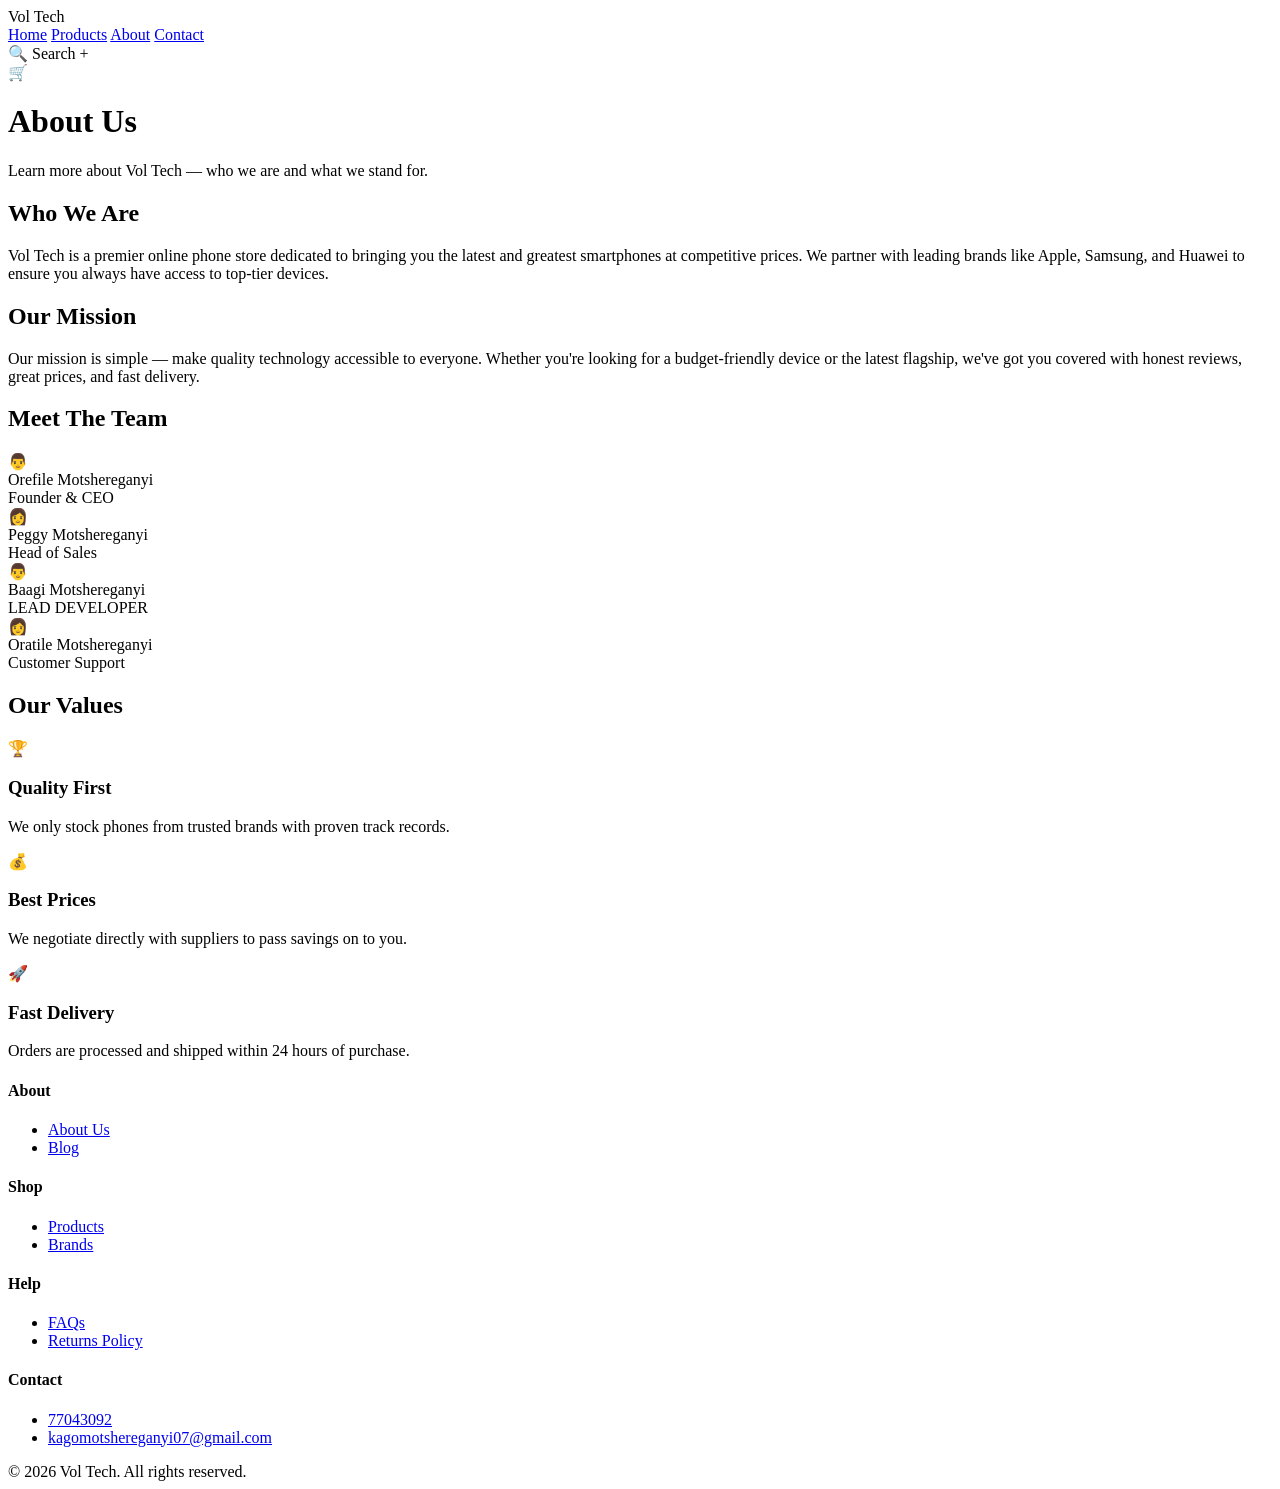
==== about.html @ a95a3cee "Add files via upload" ====
<!DOCTYPE html>
<html lang="en">
<head>
  <meta charset="UTF-8"/>
  <meta name="viewport" content="width=device-width, initial-scale=1.0"/>
  <title>About – Vol Tech</title>
  <link rel="stylesheet" href="style 2.css"/>
  <link rel="stylesheet" href="style 4.css"/>
</head>
<body>

  <!-- NAV — exact same as product page -->
  <nav>
    <div class="logo-box">Vol Tech</div>
    <a href="online phone store.html" class="nav-link">Home</a>
    <a href="product page.html" class="nav-link">Products</a>
    <a href="about page.html" class="nav-link active">About</a>
    <a href="contact page.html" class="nav-link">Contact</a>
    <div class="nav-spacer"></div>
    <div class="nav-search">🔍 Search +</div>
    <div class="nav-icon">🛒</div>
  </nav>

  <!-- PAGE BANNER -->
  <div class="page-banner">
    <h1>About Us</h1>
    <p>Learn more about Vol Tech — who we are and what we stand for.</p>
  </div>

  <!-- MAIN ABOUT SECTION -->
  <div class="about-wrap">

    <!-- Left: text -->
    <div class="about-text">
      <h2>Who We Are</h2>
      <p>
        Vol Tech is a premier online phone store dedicated to bringing you the latest
        and greatest smartphones at competitive prices. We partner with leading brands
        like Apple, Samsung, and Huawei to ensure you always have access to top-tier devices.
      </p>

      <h2>Our Mission</h2>
      <p>
        Our mission is simple — make quality technology accessible to everyone.
        Whether you're looking for a budget-friendly device or the latest flagship,
        we've got you covered with honest reviews, great prices, and fast delivery.
      </p>

  <!-- TEAM SECTION -->
  <div class="team-section">
    <h2>Meet The Team</h2>
    <div class="team-grid">
      <div class="team-card">
        <div class="team-avatar">👨</div>
        <div class="t-name">Orefile Motshereganyi</div>
        <div class="t-role">Founder & CEO</div>
      </div>
      <div class="team-card">
        <div class="team-avatar">👩</div>
        <div class="t-name">Peggy Motshereganyi</div>
        <div class="t-role">Head of Sales</div>
      </div>
      <div class="team-card">
        <div class="team-avatar">👨</div>
        <div class="t-name">Baagi Motshereganyi</div>
        <div class="t-role">LEAD DEVELOPER</div>
      </div>
      <div class="team-card">
        <div class="team-avatar">👩</div>
        <div class="t-name">Oratile Motshereganyi</div>
        <div class="t-role">Customer Support</div>
      </div>
    </div>
  </div>

  <!-- VALUES SECTION -->
  <div class="values-section">
    <h2>Our Values</h2>
    <div class="values-grid">
      <div class="value-card">
        <div class="icon">🏆</div>
        <h3>Quality First</h3>
        <p>We only stock phones from trusted brands with proven track records.</p>
      </div>
      <div class="value-card">
        <div class="icon">💰</div>
        <h3>Best Prices</h3>
        <p>We negotiate directly with suppliers to pass savings on to you.</p>
      </div>
      <div class="value-card">
        <div class="icon">🚀</div>
        <h3>Fast Delivery</h3>
        <p>Orders are processed and shipped within 24 hours of purchase.</p>
      </div>
    </div>
  </div>

  <!-- FOOTER — exact same as product page -->
  <footer>
    <div class="footer-grid">
      <div class="footer-col">
        <h4>About</h4>
        <ul>
          <li><a href="about page.html">About Us</a></li>
          <li><a href="#">Blog</a></li>
        </ul>
      </div>
      <div class="footer-col">
        <h4>Shop</h4>
        <ul>
          <li><a href="product page.html">Products</a></li>
          <li><a href="#">Brands</a></li>
        </ul>
      </div>
      <div class="footer-col">
        <h4>Help</h4>
        <ul>
          <li><a href="contact page.html">FAQs</a></li>
          <li><a href="contact page.html">Returns Policy</a></li>
        </ul>
      </div>
      <div class="footer-col">
        <h4>Contact</h4>
        <ul>
          <li><a href="#">77043092</a></li>
          <li><a href="#">kagomotshereganyi07@gmail.com</a></li>
        </ul>
      </div>
    </div>
    <div class="footer-bar">© 2026 Vol Tech. All rights reserved.</div>
  </footer>

</body>
</html>
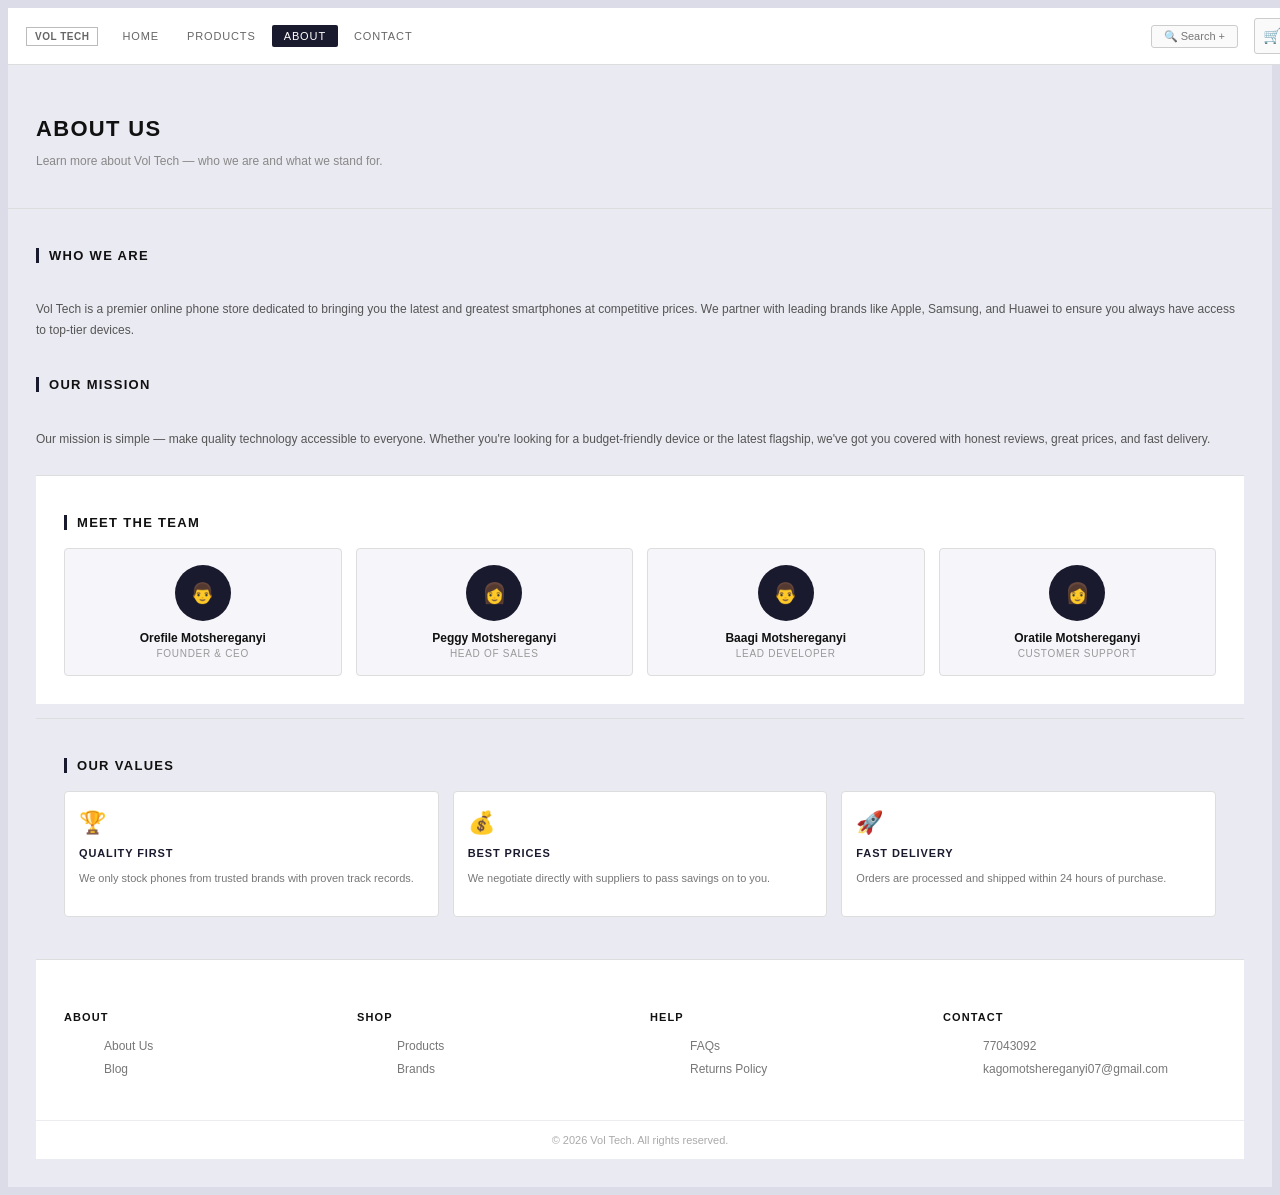
==== commit ccc99426: "Add files via upload" ====
--- a/about.html
+++ b/about.html
@@ -4,21 +4,21 @@
   <meta charset="UTF-8"/>
   <meta name="viewport" content="width=device-width, initial-scale=1.0"/>
   <title>About – Vol Tech</title>
-  <link rel="stylesheet" href="style 2.css"/>
-  <link rel="stylesheet" href="style 4.css"/>
+  <link rel="stylesheet" href="style2.css"/>
+  <link rel="stylesheet" href="style4.css"/>
 </head>
 <body>
 
   <!-- NAV — exact same as product page -->
   <nav>
     <div class="logo-box">Vol Tech</div>
-    <a href="online phone store.html" class="nav-link">Home</a>
-    <a href="product page.html" class="nav-link">Products</a>
-    <a href="about page.html" class="nav-link active">About</a>
-    <a href="contact page.html" class="nav-link">Contact</a>
+    <a href="index.html" class="nav-link">Home</a>
+    <a href="product.html" class="nav-link">Products</a>
+    <a href="about.html" class="nav-link active">About</a>
+    <a href="contact.html" class="nav-link">Contact</a>
     <div class="nav-spacer"></div>
     <div class="nav-search">🔍 Search +</div>
-    <div class="nav-icon">🛒</div>
+    <a href="cart.html" class="nav-icon" style="text-decoration:none;">🛒</a>
   </nav>
 
   <!-- PAGE BANNER -->
--- a/style2.css
+++ b/style2.css
@@ -0,0 +1,240 @@
+body {
+      font-family: 'Inter', Arial, sans-serif;
+      background: #dcdce8;
+      color: #111;
+      font-size: 14px;
+    }
+
+    nav {
+      background: #fff;
+      border-bottom: 1px solid #ddd;
+      display: flex;
+      flex-direction: row;
+      align-items: center;
+      padding: 0 18px;
+      height: 56px;
+      gap: 4px;
+      width: 100%;
+    }
+    nav img {
+      width: 40px;
+      height: 40px;
+      border-radius: 6px;
+      flex-shrink: 0;
+    }
+    .logo-box {
+      border: 1.5px solid #bbb;
+      padding: 3px 8px;
+      font-size: 10px;
+      font-weight: 600;
+      color: #666;
+      margin-right: 8px;
+      letter-spacing: 0.05em;
+      text-transform: uppercase;
+      flex-shrink: 0;
+    }
+    .nav-link {
+      padding: 5px 12px;
+      font-size: 11px;
+      font-weight: 500;
+      letter-spacing: 0.08em;
+      text-decoration: none;
+      color: #666;
+      text-transform: uppercase;
+      white-space: nowrap;
+    }
+    .nav-link.active {
+      background: #1a1a2e;
+      color: #fff;
+      border-radius: 2px;
+    }
+    .nav-spacer { flex: 1; }
+    .nav-search {
+      display: flex;
+      align-items: center;
+      gap: 5px;
+      border: 1px solid #ccc;
+      padding: 4px 12px;
+      border-radius: 3px;
+      font-size: 11px;
+      color: #777;
+      margin-right: 8px;
+      cursor: pointer;
+      background: #fafafa;
+      white-space: nowrap;
+      flex-shrink: 0;
+    }
+    .nav-icon {
+      width: 34px;
+      height: 34px;
+      border: 1px solid #ccc;
+      border-radius: 3px;
+      display: flex;
+      align-items: center;
+      justify-content: center;
+      cursor: pointer;
+      background: #fafafa;
+      font-size: 15px;
+      color: #555;
+      margin-left: 4px;
+      flex-shrink: 0;
+    }
+
+    .filter-bar {
+      background: #fff;
+      border-bottom: 1px solid #ddd;
+      padding: 10px 24px;
+      display: flex;
+      flex-direction: row;
+      align-items: center;
+      gap: 8px;
+      flex-wrap: wrap;
+    }
+    .filter-label {
+      font-size: 11px;
+      font-weight: 800;
+      letter-spacing: 0.1em;
+      text-transform: uppercase;
+      color: #555;
+    }
+    .filter-btn {
+      padding: 5px 14px;
+      border-radius: 2px;
+      border: 1.5px solid #ccc;
+      background: #fafafa;
+      font-size: 11px;
+      font-weight: 500;
+      text-transform: uppercase;
+      cursor: pointer;
+      color: #555;
+    }
+    .filter-btn.active { background: #1a1a2e; border-color: #1a1a2e; color: #fff; }
+    .sort-select {
+      margin-left: auto;
+      padding: 5px 10px;
+      border: 1px solid #ccc;
+      border-radius: 2px;
+      font-size: 11px;
+      background: #fafafa;
+      cursor: pointer;
+      color: #555;
+    }
+
+    .main-wrap {
+      display: flex;
+      flex-direction: row;
+      gap: 18px;
+      padding: 18px 24px;
+      background: #eaeaf2;
+      align-items: flex-start;
+    }
+
+    .sidebar {
+      width: 200px;
+      min-width: 200px;
+      flex-shrink: 0;
+      display: flex;
+      flex-direction: column;
+      gap: 12px;
+    }
+    .sidebar-card {
+      background: #fff;
+      border: 1px solid #ddd;
+      border-radius: 4px;
+      padding: 14px;
+    }
+    .sidebar-title {
+      font-size: 10px;
+      font-weight: 800;
+      letter-spacing: 0.12em;
+      text-transform: uppercase;
+      color: #666;
+      margin-bottom: 10px;
+    }
+    .sidebar-item {
+      display: flex;
+      flex-direction: row;
+      align-items: center;
+      gap: 7px;
+      padding: 5px 0;
+      font-size: 11px;
+      color: #444;
+    }
+    .sidebar-item input { accent-color: #1a1a2e; }
+    .sidebar-item .count { margin-left: auto; font-size: 10px; color: #aaa; }
+    .price-labels { display: flex; justify-content: space-between; font-size: 10px; color: #888; margin-bottom: 6px; }
+    input[type="range"] { width: 100%; accent-color: #1a1a2e; }
+
+    .products-area { flex: 1; min-width: 0; }
+    .products-count { font-size: 11px; color: #888; margin-bottom: 12px; }
+    .products-count strong { color: #111; }
+
+    .prod-grid {
+      display: grid;
+      grid-template-columns: repeat(3, 1fr);
+      gap: 14px;
+    }
+
+    .product-card {
+      background: #fff;
+      border: 1px solid #ddd;
+      border-radius: 5px;
+      padding: 14px 12px 12px;
+      display: flex;
+      flex-direction: column;
+    }
+    .p-img {
+      width: 100%;
+      height: 150px;
+      overflow: hidden;
+      margin-bottom: 10px;
+      display: flex;
+      align-items: center;
+      justify-content: center;
+      background: #f5f5fa;
+    }
+    .p-img img { width: 100%; height: 150px; object-fit: contain; }
+    .p-name { font-size: 12px; font-weight: 700; margin-bottom: 2px; }
+    .p-sub  { font-size: 11px; color: #999; margin-bottom: 6px; }
+    .p-price { font-size: 13px; font-weight: 700; margin-bottom: 10px; }
+    .btn-cart {
+      background: #1a1a2e;
+      color: #fff;
+      border: none;
+      padding: 7px 0;
+      width: 100%;
+      font-size: 10px;
+      font-weight: 700;
+      letter-spacing: 0.08em;
+      text-transform: uppercase;
+      cursor: pointer;
+      border-radius: 2px;
+      margin-top: auto;
+    }
+    .btn-cart:hover { background: #2d2d50; }
+    
+    footer { background: #fff; border-top: 1px solid #ddd; }
+    .footer-grid {
+      display: grid;
+      grid-template-columns: repeat(4, 1fr);
+      gap: 20px;
+      padding: 36px 28px 30px;
+    }
+    .footer-col h4 {
+      font-size: 11px;
+      font-weight: 800;
+      letter-spacing: 0.1em;
+      text-transform: uppercase;
+      color: #111;
+      margin-bottom: 12px;
+    }
+    .footer-col ul { list-style: none; }
+    .footer-col li { margin-bottom: 7px; }
+    .footer-col a { font-size: 12px; color: #777; text-decoration: none; }
+    .footer-bar {
+      border-top: 1px solid #ebebf0;
+      text-align: center;
+      padding: 13px;
+      font-size: 11px;
+      color: #aaa;
+    }
--- a/style4.css
+++ b/style4.css
@@ -0,0 +1,211 @@
+.page-banner {
+  background: #eaeaf2;
+  border-bottom: 1px solid #ddd;
+  padding: 36px 28px 28px;
+}
+.page-banner h1 {
+  font-size: 22px;
+  font-weight: 800;
+  letter-spacing: 0.06em;
+  text-transform: uppercase;
+  color: #111;
+  margin-bottom: 6px;
+}
+.page-banner p {
+  font-size: 12px;
+  color: #888;
+}
+
+.about-wrap {
+  display: flex;
+  flex-direction: row;
+  gap: 28px;
+  padding: 28px 28px;
+  background: #eaeaf2;
+  align-items: flex-start;
+}
+
+.about-text {
+  flex: 1;
+  display: flex;
+  flex-direction: column;
+  gap: 14px;
+}
+
+.about-text h2 {
+  font-size: 13px;
+  font-weight: 800;
+  letter-spacing: 0.1em;
+  text-transform: uppercase;
+  color: #111;
+  border-left: 3px solid #1a1a2e;
+  padding-left: 10px;
+}
+
+.about-text p {
+  font-size: 12px;
+  color: #555;
+  line-height: 1.7;
+}
+
+.about-stats {
+  display: grid;
+  grid-template-columns: repeat(3, 1fr);
+  gap: 10px;
+  margin-top: 8px;
+}
+
+.stat-card {
+  background: #fff;
+  border: 1px solid #ddd;
+  border-radius: 4px;
+  padding: 14px 10px;
+  text-align: center;
+}
+
+.stat-card .num {
+  font-size: 20px;
+  font-weight: 800;
+  color: #1a1a2e;
+  display: block;
+}
+
+.stat-card .lbl {
+  font-size: 10px;
+  color: #888;
+  text-transform: uppercase;
+  letter-spacing: 0.08em;
+  margin-top: 4px;
+  display: block;
+}
+
+.about-image-col {
+  width: 340px;
+  flex-shrink: 0;
+  display: flex;
+  flex-direction: column;
+  gap: 12px;
+}
+
+.about-img-box {
+  background: #d0d0de;
+  border: 1px solid #ddd;
+  border-radius: 4px;
+  height: 220px;
+  display: flex;
+  align-items: center;
+  justify-content: center;
+  font-size: 11px;
+  color: #999;
+  letter-spacing: 0.08em;
+  text-transform: uppercase;
+}
+
+.team-section {
+  background: #fff;
+  border-top: 1px solid #ddd;
+  padding: 28px;
+}
+
+.team-section h2 {
+  font-size: 13px;
+  font-weight: 800;
+  letter-spacing: 0.1em;
+  text-transform: uppercase;
+  color: #111;
+  margin-bottom: 18px;
+  border-left: 3px solid #1a1a2e;
+  padding-left: 10px;
+}
+
+.team-grid {
+  display: grid;
+  grid-template-columns: repeat(4, 1fr);
+  gap: 14px;
+}
+
+.team-card {
+  background: #f5f5fa;
+  border: 1px solid #ddd;
+  border-radius: 4px;
+  padding: 16px 12px;
+  text-align: center;
+}
+
+.team-avatar {
+  width: 56px;
+  height: 56px;
+  border-radius: 50%;
+  background: #1a1a2e;
+  display: flex;
+  align-items: center;
+  justify-content: center;
+  font-size: 20px;
+  color: #fff;
+  margin: 0 auto 10px;
+}
+
+.team-card .t-name {
+  font-size: 12px;
+  font-weight: 700;
+  color: #111;
+  margin-bottom: 3px;
+}
+
+.team-card .t-role {
+  font-size: 10px;
+  color: #999;
+  text-transform: uppercase;
+  letter-spacing: 0.07em;
+}
+
+/* ── Values section ── */
+.values-section {
+  background: #eaeaf2;
+  border-top: 1px solid #ddd;
+  padding: 28px;
+}
+
+.values-section h2 {
+  font-size: 13px;
+  font-weight: 800;
+  letter-spacing: 0.1em;
+  text-transform: uppercase;
+  color: #111;
+  margin-bottom: 18px;
+  border-left: 3px solid #1a1a2e;
+  padding-left: 10px;
+}
+
+.values-grid {
+  display: grid;
+  grid-template-columns: repeat(3, 1fr);
+  gap: 14px;
+}
+
+.value-card {
+  background: #fff;
+  border: 1px solid #ddd;
+  border-radius: 4px;
+  padding: 18px 14px;
+}
+
+.value-card .icon {
+  font-size: 22px;
+  margin-bottom: 8px;
+}
+
+.value-card h3 {
+  font-size: 11px;
+  font-weight: 800;
+  letter-spacing: 0.08em;
+  text-transform: uppercase;
+  color: #1a1a2e;
+  margin-bottom: 6px;
+}
+
+.value-card p {
+  font-size: 11px;
+  color: #777;
+  line-height: 1.6;
+}
